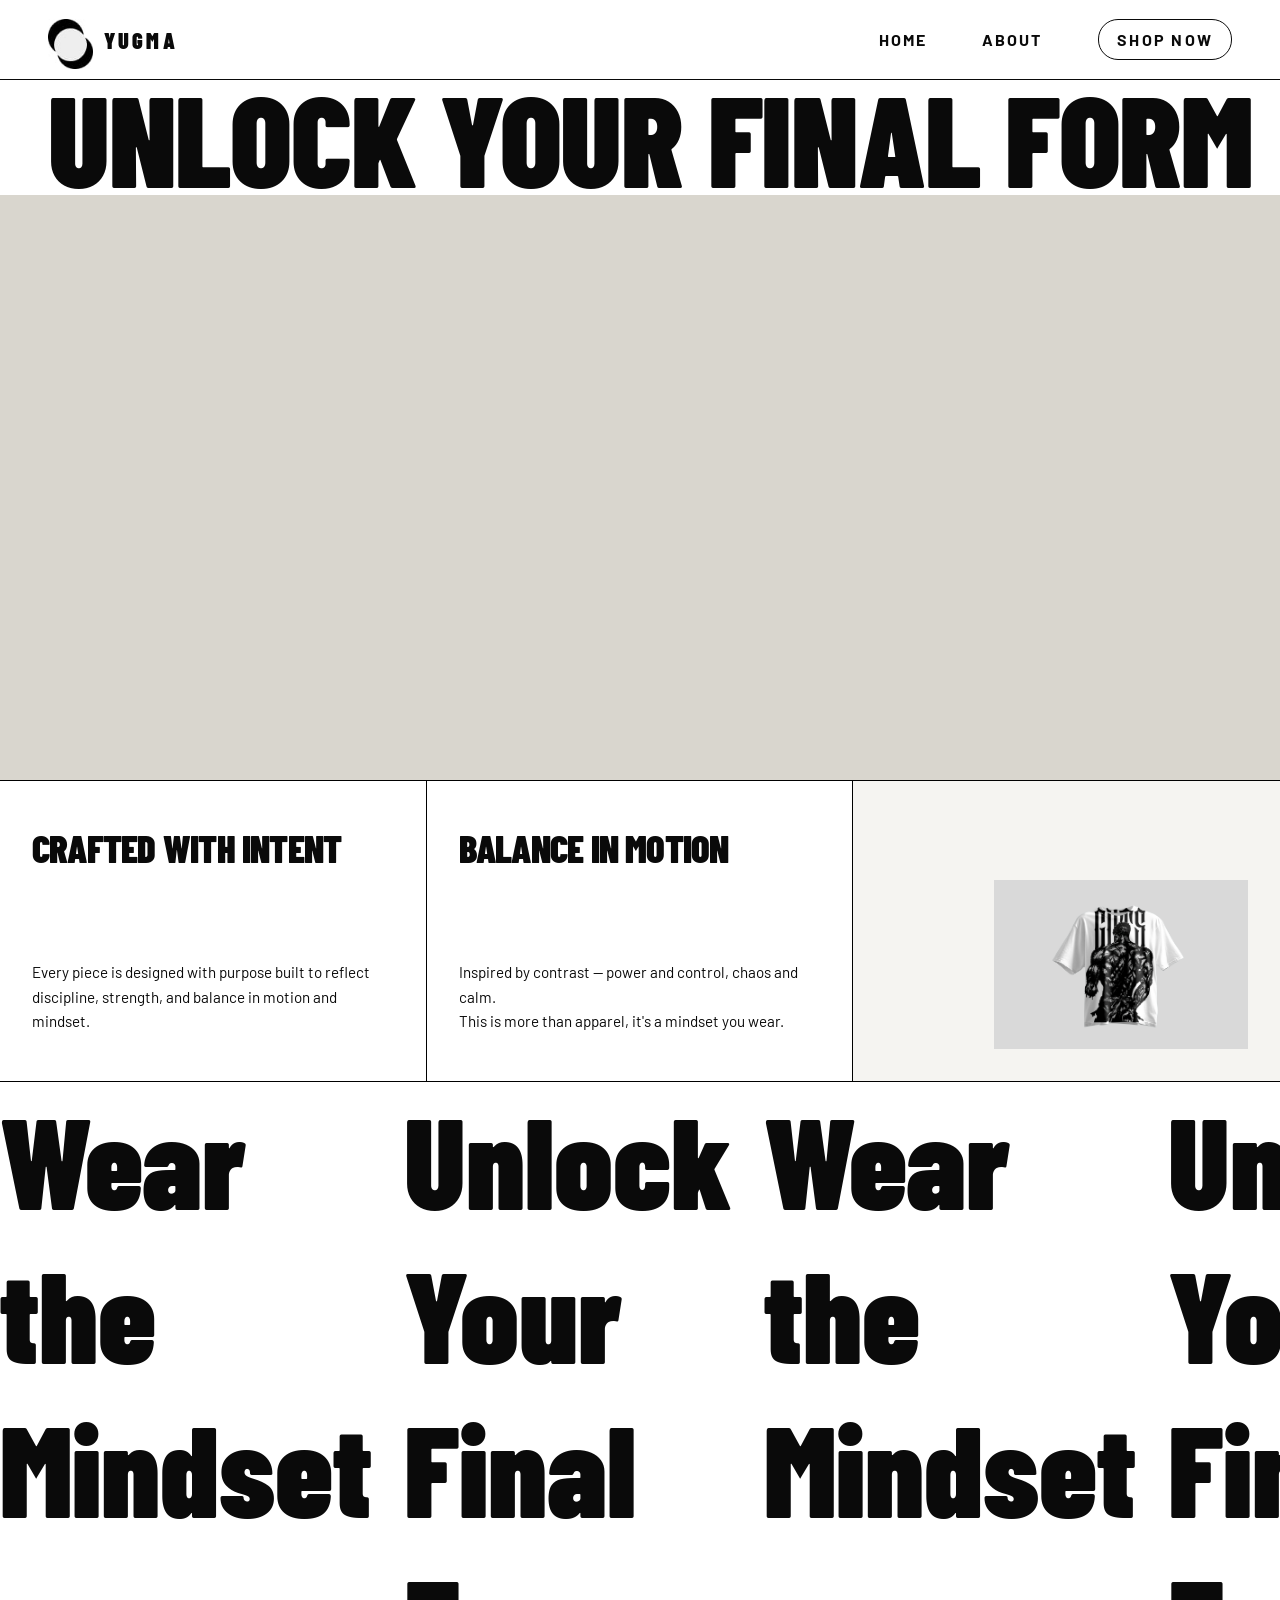
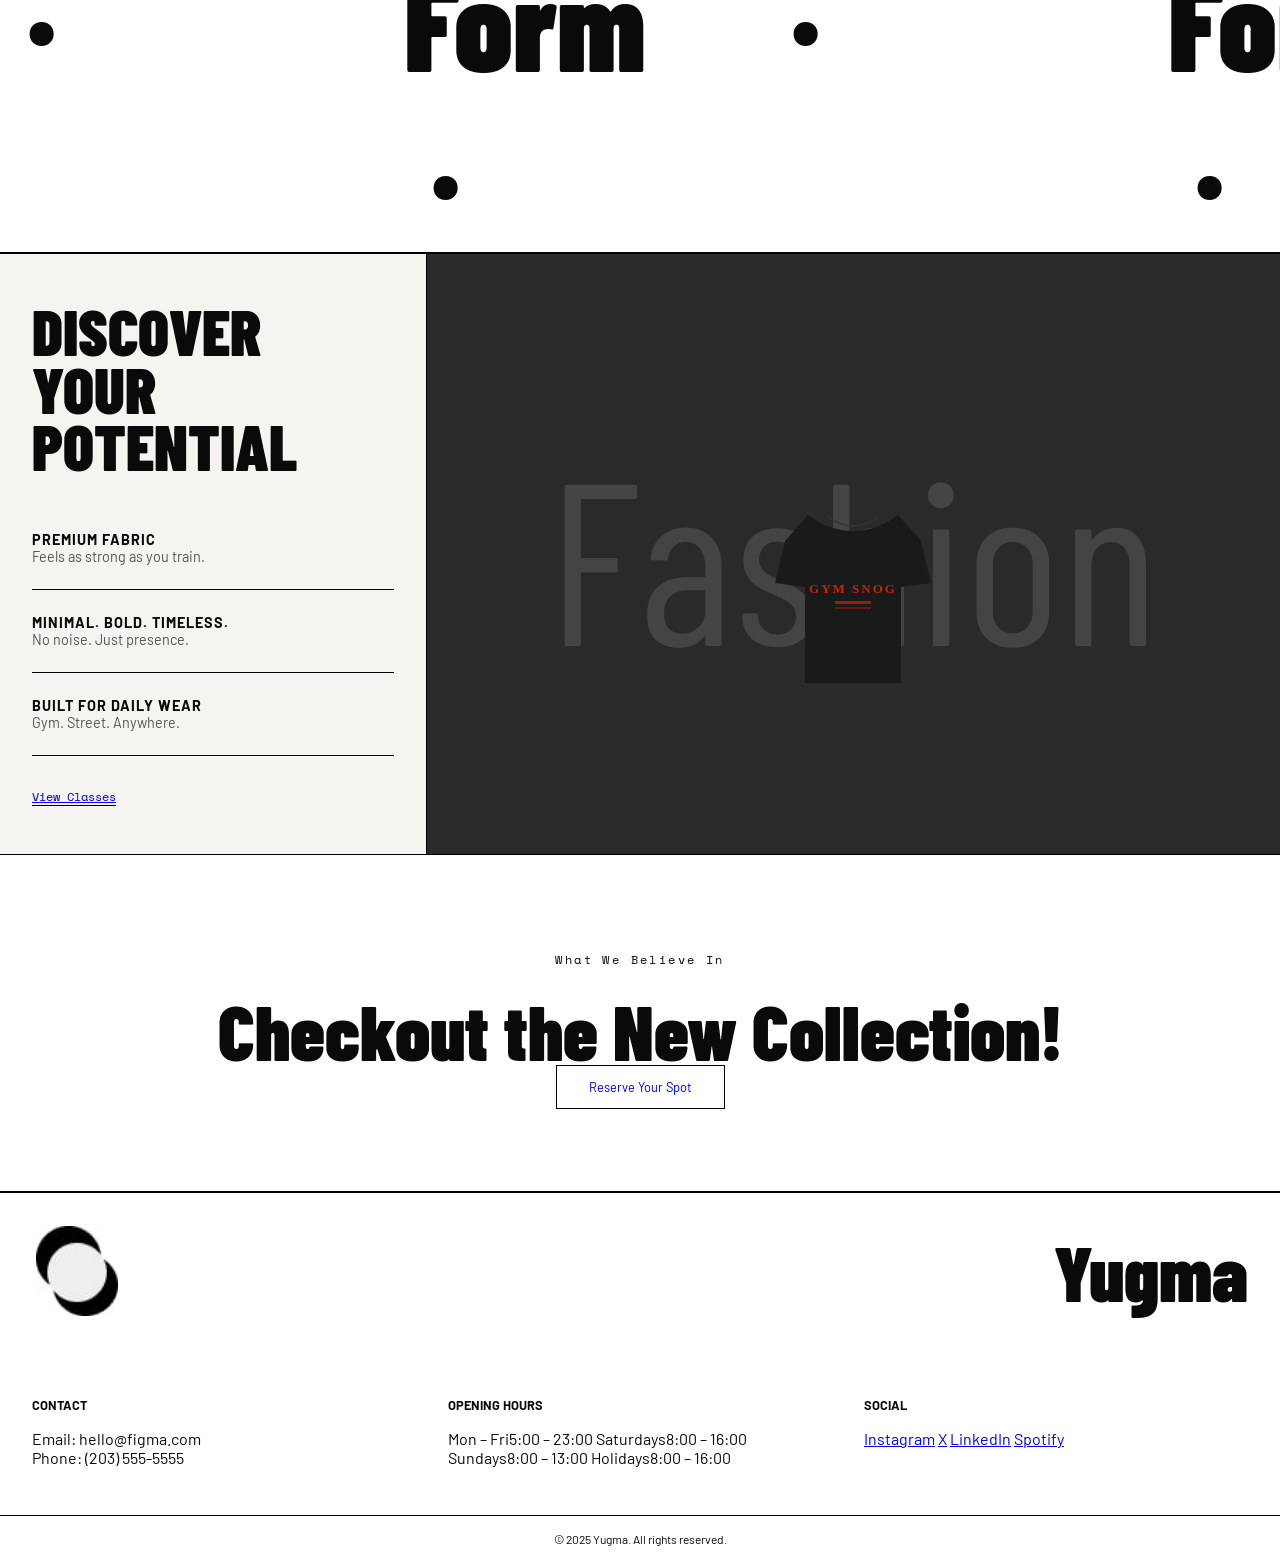
==== yugma-website.html @ f59ff11a "Intial Commit" ====
<!DOCTYPE html>
<html lang="en">
<head>
<meta charset="UTF-8">
<meta name="viewport" content="width=device-width, initial-scale=1.0">
<title>YUGMA — Unlock Your Final Form</title>
<link rel="preconnect" href="https://fonts.googleapis.com">
<link href="https://fonts.googleapis.com/css2?family=Barlow+Condensed:wght@700;800;900&family=Barlow:wght@400;500;600;700&family=Space+Mono:wght@400;700&display=swap" rel="stylesheet">
<link rel="stylesheet" href="style.css">
</head>
<body>

<!-- ── NAV ── -->
<nav>
  <a href="#" class="nav-logo">
    <div class="logo-icon">
      <img src="rel.jpg" alt="Yugma logo">
    </div>
    <span class="nav-brand">Yugma</span>
  </a>

  <ul class="nav-links">
    <li><a href="#">Home</a></li>
    <li><a href="#">About</a></li>
    <li class="nav-shop">
      <a href="#">Shop Now</a>
    </li>
  </ul>
</nav>

<!-- ── HERO ── -->
<section class="hero">
  <h1 class="hero-headline">Unlock Your Final Form</h1>

  <div class="hero-image">
    <img src="shirt1.png" alt="Oversized tee" class="hero-tee">
  </div>

  <!-- Feature cells -->
  <div class="feature-grid">
    <div class="feature-cell">
      <h2>Crafted With Intent</h2>
      <p>Every piece is designed with purpose built to reflect discipline, strength, and balance in motion and mindset.</p>
    </div>

    <div class="feature-cell">
      <h2>Balance In Motion</h2>
      <p>Inspired by contrast — power and control, chaos and calm.<br>This is more than apparel, it's a mindset you wear.</p>
    </div>

    <div class="feature-cell feature-img-cell">
      <img src="dd1.png" alt="Back tee" class="feature-tee">
    </div>
  </div>
</section>

<!-- ── MARQUEE ── -->
<div class="marquee-wrap">
  <div class="marquee-track">
    <span class="marquee-text">Wear the Mindset &nbsp;·&nbsp; </span>
    <span class="marquee-text">Unlock Your Final Form &nbsp;·&nbsp; </span>
    <span class="marquee-text">Wear the Mindset &nbsp;·&nbsp; </span>
    <span class="marquee-text">Unlock Your Final Form &nbsp;·&nbsp; </span>
    <span class="marquee-text">Wear the Mindset &nbsp;·&nbsp; </span>
    <span class="marquee-text">Unlock Your Final Form &nbsp;·&nbsp; </span>
  </div>
</div>

<!-- ── FEATURES LIST ── -->
<section class="features-section">
  <div class="features-left">
    <h2>Discover Your Potential</h2>

    <div class="feature-item">
      <h3>Premium Fabric</h3>
      <p>Feels as strong as you train.</p>
    </div>
    <div class="feature-item">
      <h3>Minimal. Bold. Timeless.</h3>
      <p>No noise. Just presence.</p>
    </div>
    <div class="feature-item">
      <h3>Built for Daily Wear</h3>
      <p>Gym. Street. Anywhere.</p>
    </div>

    <a href="#" class="view-classes-link">View Classes</a>
  </div>

  <div class="features-right">
    <span class="fashion-word">Fashion</span>
    <!-- Dark tee floating over text -->
    <div class="features-right-tee">
      <svg width="180" height="220" viewBox="0 0 180 220" xmlns="http://www.w3.org/2000/svg">
        <path d="M45 32 L22 58 L12 100 L42 104 L42 200 L138 200 L138 104 L168 100 L158 58 L135 32 C120 43 106 48 90 48 C74 48 60 43 45 32Z" fill="#1a1a1a"/>
        <path d="M65 34 Q90 52 115 34" fill="none" stroke="#333" stroke-width="1.5"/>
        <text x="90" y="110" text-anchor="middle" font-family="serif" font-size="13" font-weight="700" fill="#cc2200" letter-spacing="2">GYM SNOG</text>
        <!-- Stripe detail -->
        <rect x="72" y="118" width="36" height="3" fill="#cc2200" opacity="0.7"/>
        <rect x="72" y="124" width="36" height="2" fill="#cc2200" opacity="0.4"/>
      </svg>
    </div>
  </div>
</section>

<!-- ── CTA ── -->
<section class="cta-section">
  <p class="cta-label">What We Believe In</p>
  <h2 class="cta-headline">Checkout the New Collection!</h2>
  <a href="#" class="cta-btn">Reserve Your Spot</a>
</section>

<!-- ── FOOTER ── -->
<footer>
  <div class="footer-top">
    <!-- Logo icon large -->
   <img src="rel.jpg" alt="Yugma logo">
    <span class="footer-brand">Yugma</span>
  </div>

  <div class="footer-cols">
    <div class="footer-col">
      <h4>Contact</h4>
      <p>Email: hello@figma.com</p>
      <p>Phone: (203) 555-5555</p>
    </div>
    <div class="footer-col">
      <h4>Opening Hours</h4>
      <div class="hours-table">
        <span>Mon – Fri</span><span>5:00 – 23:00</span>
        <span>Saturdays</span><span>8:00 – 16:00</span>
        <span>Sundays</span><span>8:00 – 13:00</span>
        <span>Holidays</span><span>8:00 – 16:00</span>
      </div>
    </div>
    <div class="footer-col">
      <h4>Social</h4>
      <div class="social-links">
        <a href="#">Instagram</a>
        <a href="#">X</a>
        <a href="#">LinkedIn</a>
        <a href="#">Spotify</a>
      </div>
    </div>
  </div>

  <div class="footer-bottom">
    © 2025 Yugma. All rights reserved.
  </div>
</footer>

</body>
</html>
---- style.css ----
/* RESET */
*, *::before, *::after {
  box-sizing: border-box;
  margin: 0;
  padding: 0;
}

/* VARIABLES */
:root {
  --black: #0a0a0a;
  --white: #ffffff;
  --off-white: #f5f4f1;

  --font-display: 'Barlow Condensed', sans-serif;
  --font-body: 'Barlow', sans-serif;
  --font-mono: 'Space Mono', monospace;
}

body {
  font-family: var(--font-body);
  background: var(--white);
  color: var(--black);
  overflow-x: hidden;
  margin: 0;
}

img {
  width: 100%;
  height: auto;
  display: block;
}

/* ───────── NAV ───────── */
/* NAVBAR */
nav {
  position: fixed;
  top: 0;
  width: 100%;
  height: 80px; /* 🔥 bigger than before */
  background: var(--white);
  border-bottom: 1px solid var(--black);

  display: flex;
  align-items: center;
  justify-content: space-between;

  padding: 0 3rem; /* 🔥 more horizontal space */
  z-index: 100;
}

/* LOGO */
.nav-logo {
  display: flex;
  align-items: center;
  gap: 14px; /* more breathing space */
}

.logo-icon {
  width: 42px;
  height: 42px;
}

.nav-brand {
  font-family: var(--font-display);
  font-size: 1.1rem;
  font-weight: 900;
  letter-spacing: 0.12em;
  text-transform: uppercase;
}

/* NAV LINKS */
.nav-links {
  display: flex;
  align-items: center;
  gap: 3.5rem; /* 🔥 more spacing like design */
  list-style: none;
}

/* NORMAL LINKS */
.nav-links a {
  font-size: 0.75rem; /* slightly smaller */
  font-weight: 700;
  letter-spacing: 0.12em;
  text-transform: uppercase;
  text-decoration: none;
  color: var(--black);
  transition: opacity 0.2s;
}

.nav-links a:hover {
  opacity: 0.5;
}

/* 🔥 SHOP NOW BUTTON (IMPORTANT) */
.nav-shop a {
  padding: 10px 18px;
  border: 1px solid var(--black);
  border-radius: 20px;
  font-size: 0.7rem;
  letter-spacing: 0.14em;
  transition: all 0.2s ease;
}

.nav-shop a:hover {
  background: var(--black);
  color: var(--white);
}

.nav-links a {
  font-size: 1rem !important;
}

.nav-logo img {
  height: 50px !important;   /* increase logo size */
  width: auto;
}

.nav-brand {
  font-size: 1.4rem !important;  /* increase text size */
  font-weight: 900;
  letter-spacing: 0.14em;
}

.nav-logo {
  text-decoration: none !important;
  color: inherit;
}
/* ───────── HERO ───────── */
.hero {
  margin-top: 80px; /* match navbar */
  width: 100vw;
  margin-left: calc(50% - 50vw);

}
.hero-headline {
  font-family: var(--font-display);
  font-weight: 900;
  text-transform: uppercase;
  line-height: 0.90;
  letter-spacing: -0.01em; /* ✅ fixed (1em was way too large) */

  display: block;
  width: 100%;

  font-size: 10vw;
  white-space: nowrap;
  overflow: hidden;

  padding-left: 3rem;
  padding-right: 2rem;   /* adjust this value */
}
/* HERO IMAGE */
.hero-image {
  height: 65vh;
  min-height: 420px;
  background: #d9d6ce;
  display: flex;
  justify-content: center;
  align-items: flex-end;
  overflow: hidden;
}

/* 🔥 KEY VISUAL MATCH */
.hero-tee {
  width: 120%;
  max-width: 1000px;
  transform: translateY(80px);
}

/* ───────── FEATURE GRID ───────── */
.feature-grid {
  display: grid;
  grid-template-columns: 1fr 1fr 1fr;
  border-top: 1px solid black;
}

.feature-cell {
  padding: 3rem 2rem;
  border-right: 1px solid black;
  min-height: 300px;
  display: flex;
  flex-direction: column;
  justify-content: space-between;
}

.feature-cell:last-child {
  border-right: none;
}

.feature-cell h2 {
  font-family: var(--font-display);
  font-size: 2.4rem;
  font-weight: 900;
  text-transform: uppercase;
  line-height: 1;
  letter-spacing: -0.02em;
}

.feature-cell p {
  margin-top: 1rem;
  font-size: 0.95rem;
  line-height: 1.6;
}

/* RIGHT IMAGE */
.feature-img-cell {
  background: var(--off-white);
  display: flex;
  align-items: flex-end;
  justify-content: flex-end;
  padding: 2rem;
}

.feature-tee {
  width: 70%;
  max-width: 300px;
}

/* ───────── MARQUEE ───────── */
.marquee-wrap {
  border-top: 1px solid black;
  border-bottom: 1px solid black;
  overflow: hidden;
}

.marquee-track {
  display: flex;
  animation: marquee 18s linear infinite;
}

.marquee-text {
  font-family: var(--font-display);
  font-size: clamp(5rem, 10vw, 9rem);
  font-weight: 900;
  padding-right: 2rem;
}

@keyframes marquee {
  from { transform: translateX(0); }
  to { transform: translateX(-50%); }
}

/* ───────── FEATURES SECTION ───────── */
.features-section {
  display: grid;
  grid-template-columns: 1fr 2fr;
  border-top: 1px solid black;
}

/* LEFT PANEL */
.features-left {
  padding: 3rem 2rem;
  border-right: 1px solid black;
  background: var(--off-white);
}

.features-left h2 {
  font-family: var(--font-display);
  font-size: clamp(3rem, 5vw, 5rem);
  font-weight: 900;
  text-transform: uppercase;
  line-height: 0.9;
  margin-bottom: 2rem;
}

.feature-item {
  padding: 1.5rem 0;
  border-bottom: 1px solid black;
}

.feature-item h3 {
  font-size: 0.9rem;
  text-transform: uppercase;
  letter-spacing: 0.07em;
}

.feature-item p {
  font-size: 0.9rem;
  color: #555;
}

.view-classes-link {
  margin-top: 2rem;
  display: inline-block;
  font-family: var(--font-mono);
  font-size: 0.75rem;
  border-bottom: 1px solid black;
}

/* RIGHT PANEL */
.features-right {
  position: relative;
  background: #2a2a2a;
  display: flex;
  justify-content: center;
  align-items: center;
  overflow: hidden;
}

/* HUGE BACKGROUND TEXT */
.fashion-word {
  position: absolute;
  font-family: var(--font-display);
  font-size: clamp(10rem, 18vw, 20rem);
  color: white;
  opacity: 0.12;
  left: 50%;
  transform: translateX(-50%);
}

/* FLOATING SHIRT */
.features-right-tee {
  position: relative;
  z-index: 2;
  transform: translateY(40px);
}

/* ───────── CTA ───────── */
.cta-section {
  text-align: center;
  padding: 6rem 2rem;
  border-top: 1px solid black;
  border-bottom: 1px solid black;
}

.cta-label {
  font-family: var(--font-mono);
  font-size: 0.75rem;
  letter-spacing: 0.2em;
}

.cta-headline {
  font-family: var(--font-display);
  font-size: clamp(2.5rem, 6vw, 5rem);
  font-weight: 900;
  margin-top: 1rem;
}

.cta-btn {
  margin-top: 1.5rem;
  padding: 0.8rem 2rem;
  border: 1px solid black;
  text-decoration: none;
  font-size: 0.8rem;
}

/* ───────── FOOTER ───────── */
footer {
  border-top: 1px solid black;
}

.footer-top {
  display: flex;
  align-items: center;
  justify-content: space-between;
  padding: 2rem;
}

/* 🔥 FIXED LOGO SIZE */
.footer-top img {
  width: 90px;        /* control size */
  height: 90px;
  object-fit: contain;
}

/* OPTIONAL: brand text alignment */
.footer-brand {
  font-family: var(--font-display);
  font-size: clamp(3rem, 6vw, 6rem);
  font-weight: 900;
}

.footer-brand {
  font-family: var(--font-display);
  font-size: clamp(3rem, 6vw, 6rem);
  font-weight: 900;
}

.footer-cols {
  display: grid;
  grid-template-columns: repeat(3, 1fr);
  padding: 3rem 2rem;
  gap: 2rem;
}

.footer-col h4 {
  font-size: 0.8rem;
  text-transform: uppercase;
  margin-bottom: 1rem;
}

.footer-bottom {
  border-top: 1px solid black;
  padding: 1rem;
  font-size: 0.75rem;
  text-align: center;
}

/* ───────── MOBILE ───────── */
@media (max-width: 768px) {

  .hero-headline {
    font-size: 3.5rem;
  }

  .hero-tee {
    width: 140%;
    transform: translateY(40px);
  }

  .feature-grid {
    grid-template-columns: 1fr;
  }

  .features-section {
    grid-template-columns: 1fr;
  }

  .footer-cols {
    grid-template-columns: 1fr;
  }
}
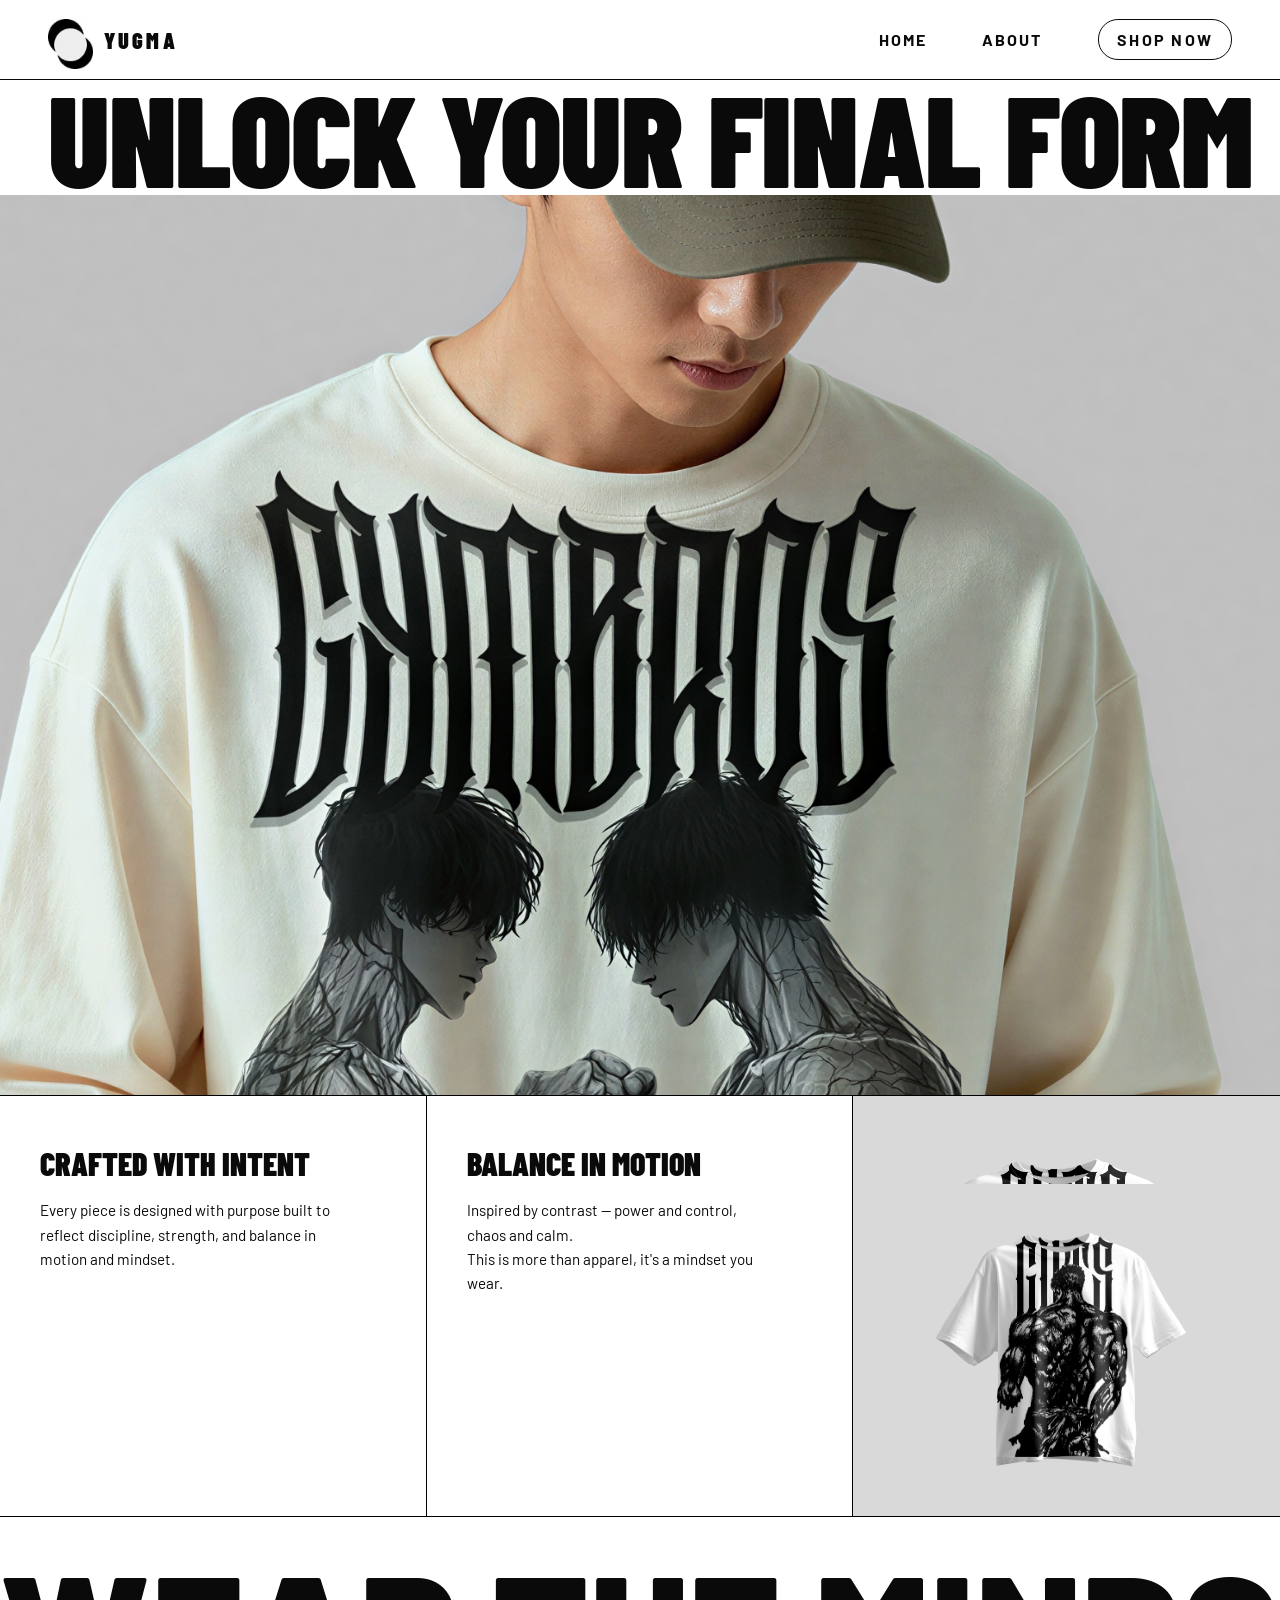
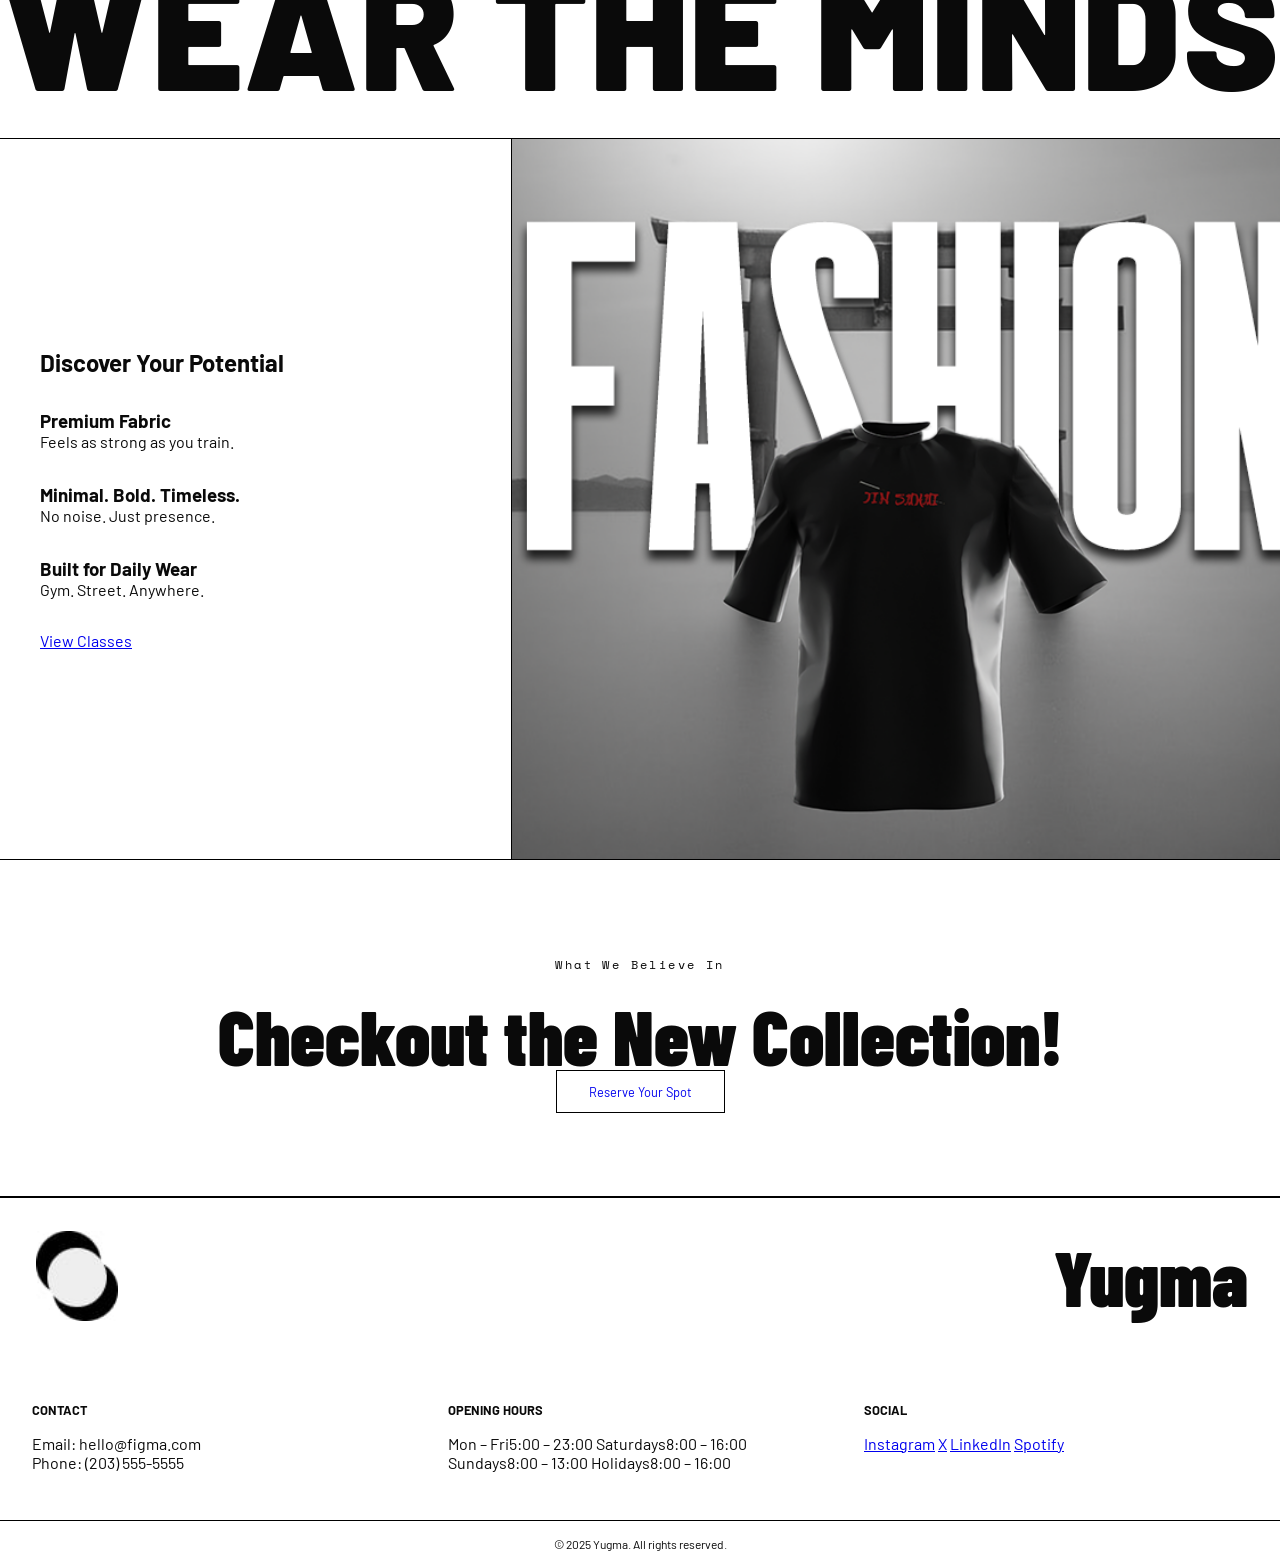
==== commit 676b53ad: "Initial commit" ====
--- a/yugma-website.html
+++ b/yugma-website.html
@@ -33,7 +33,7 @@
   <h1 class="hero-headline">Unlock Your Final Form</h1>
 
   <div class="hero-image">
-    <img src="shirt1.png" alt="Oversized tee" class="hero-tee">
+    <img src="shirt1.jpg" alt="Oversized tee" class="hero-tee">
   </div>
 
   <!-- Feature cells -->
@@ -58,16 +58,13 @@
 <div class="marquee-wrap">
   <div class="marquee-track">
     <span class="marquee-text">Wear the Mindset &nbsp;·&nbsp; </span>
-    <span class="marquee-text">Unlock Your Final Form &nbsp;·&nbsp; </span>
     <span class="marquee-text">Wear the Mindset &nbsp;·&nbsp; </span>
-    <span class="marquee-text">Unlock Your Final Form &nbsp;·&nbsp; </span>
-    <span class="marquee-text">Wear the Mindset &nbsp;·&nbsp; </span>
-    <span class="marquee-text">Unlock Your Final Form &nbsp;·&nbsp; </span>
   </div>
 </div>
 
 <!-- ── FEATURES LIST ── -->
 <section class="features-section">
+
   <div class="features-left">
     <h2>Discover Your Potential</h2>
 
@@ -75,10 +72,12 @@
       <h3>Premium Fabric</h3>
       <p>Feels as strong as you train.</p>
     </div>
+
     <div class="feature-item">
       <h3>Minimal. Bold. Timeless.</h3>
       <p>No noise. Just presence.</p>
     </div>
+
     <div class="feature-item">
       <h3>Built for Daily Wear</h3>
       <p>Gym. Street. Anywhere.</p>
@@ -87,22 +86,10 @@
     <a href="#" class="view-classes-link">View Classes</a>
   </div>
 
-  <div class="features-right">
-    <span class="fashion-word">Fashion</span>
-    <!-- Dark tee floating over text -->
-    <div class="features-right-tee">
-      <svg width="180" height="220" viewBox="0 0 180 220" xmlns="http://www.w3.org/2000/svg">
-        <path d="M45 32 L22 58 L12 100 L42 104 L42 200 L138 200 L138 104 L168 100 L158 58 L135 32 C120 43 106 48 90 48 C74 48 60 43 45 32Z" fill="#1a1a1a"/>
-        <path d="M65 34 Q90 52 115 34" fill="none" stroke="#333" stroke-width="1.5"/>
-        <text x="90" y="110" text-anchor="middle" font-family="serif" font-size="13" font-weight="700" fill="#cc2200" letter-spacing="2">GYM SNOG</text>
-        <!-- Stripe detail -->
-        <rect x="72" y="118" width="36" height="3" fill="#cc2200" opacity="0.7"/>
-        <rect x="72" y="124" width="36" height="2" fill="#cc2200" opacity="0.4"/>
-      </svg>
-    </div>
-  </div>
+  <!-- 🔥 ONLY IMAGE -->
+  <div class="features-right"></div>
+
 </section>
-
 <!-- ── CTA ── -->
 <section class="cta-section">
   <p class="cta-label">What We Believe In</p>
--- a/style.css
+++ b/style.css
@@ -151,170 +151,157 @@
 }
 /* HERO IMAGE */
 .hero-image {
-  height: 65vh;
-  min-height: 420px;
+  height: 100vh;
+  min-height: 200px;
   background: #d9d6ce;
-  display: flex;
+
+  display: flex;
+  align-items: flex-start;   /* 🔥 push image up */
   justify-content: center;
-  align-items: flex-end;
+
   overflow: hidden;
 }
 
-/* 🔥 KEY VISUAL MATCH */
+/* 🔥 MAIN FIX */
 .hero-tee {
-  width: 120%;
-  max-width: 1000px;
-  transform: translateY(80px);
+  width: 140%;              /* zoom in */
+  max-width: none;          /* remove restriction */
+
+  transform: translateY(-80px); /* crop from top */
 }
 
 /* ───────── FEATURE GRID ───────── */
+/* GRID */
 .feature-grid {
   display: grid;
   grid-template-columns: 1fr 1fr 1fr;
   border-top: 1px solid black;
 }
 
+/* TEXT CELLS */
 .feature-cell {
-  padding: 3rem 2rem;
+  padding: 3rem 2.5rem;
   border-right: 1px solid black;
-  min-height: 300px;
+
+  min-height: 320px; /* 🔥 BIG FIX — gives proper height */
+
   display: flex;
   flex-direction: column;
-  justify-content: space-between;
+  justify-content: flex-start;
 }
 
 .feature-cell:last-child {
   border-right: none;
 }
 
+/* TEXT */
 .feature-cell h2 {
   font-family: var(--font-display);
-  font-size: 2.4rem;
+  font-size: 2rem;
   font-weight: 900;
   text-transform: uppercase;
-  line-height: 1;
-  letter-spacing: -0.02em;
+  margin-bottom: 1rem;
 }
 
 .feature-cell p {
-  margin-top: 1rem;
   font-size: 0.95rem;
   line-height: 1.6;
-}
-
-/* RIGHT IMAGE */
+  max-width: 85%;
+}
+
+/* 🔥 IMAGE CELL (FULL BLEED STYLE) */
 .feature-img-cell {
+  display: flex;
+  align-items: center;
+  justify-content: center;
+  overflow: hidden;
   background: var(--off-white);
-  display: flex;
-  align-items: flex-end;
-  justify-content: flex-end;
-  padding: 2rem;
-}
-
+
+  /* 🔥 MAIN FIX */
+  background-image: url('dd1.png');
+  background-size: cover;        /* fills completely */
+  background-position: center;   /* adjust focus */
+  background-repeat: no-repeat;
+
+  min-height: 320px;
+}
+
+/* 🔥 IMAGE */
 .feature-tee {
-  width: 70%;
-  max-width: 300px;
-}
-
+  width: 140%;          /* zoom in */
+  max-width: none;
+
+  transform: translateY(40px);
+}
 /* ───────── MARQUEE ───────── */
+
+/* WRAPPER */
+/* WRAPPER */
 .marquee-wrap {
+  overflow: hidden;
   border-top: 1px solid black;
   border-bottom: 1px solid black;
-  overflow: hidden;
-}
-
+
+  padding: 0.9rem 0;   /* 🔥 increase height */
+}
+
+/* TRACK */
 .marquee-track {
   display: flex;
-  animation: marquee 18s linear infinite;
-}
-
+  width: max-content;
+  animation: marquee-scroll 12s linear infinite;
+}
+
+/* TEXT */
 .marquee-text {
-  font-family: var(--font-display);
-  font-size: clamp(5rem, 10vw, 9rem);
-  font-weight: 900;
-  padding-right: 2rem;
-}
-
-@keyframes marquee {
-  from { transform: translateX(0); }
-  to { transform: translateX(-50%); }
-}
-
+  font-size: 10rem;     /* 🔥 readable + strong */
+  letter-spacing: 0.01em;
+  font-weight: 900;
+  text-transform: uppercase;
+}
+
+/* Smooth infinite scroll */
+@keyframes marquee-scroll {
+  from {
+    transform: translateX(0);
+  }
+  to {
+    transform: translateX(-50%);
+  }
+}
 /* ───────── FEATURES SECTION ───────── */
+/* SECTION */
+/* ===== FORCE FIX FEATURE SECTION ===== */
+
 .features-section {
   display: grid;
-  grid-template-columns: 1fr 2fr;
-  border-top: 1px solid black;
-}
-
-/* LEFT PANEL */
+  grid-template-columns: 40% 60%;
+
+  height: 80vh !important;   /* 🔥 force full height */
+  min-height: 400px;
+}
+
+/* LEFT */
 .features-left {
-  padding: 3rem 2rem;
+  padding: 3rem 2.5rem;
   border-right: 1px solid black;
-  background: var(--off-white);
-}
-
-.features-left h2 {
-  font-family: var(--font-display);
-  font-size: clamp(3rem, 5vw, 5rem);
-  font-weight: 900;
-  text-transform: uppercase;
-  line-height: 0.9;
-  margin-bottom: 2rem;
-}
-
-.feature-item {
-  padding: 1.5rem 0;
-  border-bottom: 1px solid black;
-}
-
-.feature-item h3 {
-  font-size: 0.9rem;
-  text-transform: uppercase;
-  letter-spacing: 0.07em;
-}
-
-.feature-item p {
-  font-size: 0.9rem;
-  color: #555;
-}
-
-.view-classes-link {
-  margin-top: 2rem;
-  display: inline-block;
-  font-family: var(--font-mono);
-  font-size: 0.75rem;
-  border-bottom: 1px solid black;
-}
-
-/* RIGHT PANEL */
+
+  display: flex;
+  flex-direction: column;
+  justify-content: center;
+  gap: 2rem;
+}
+
+/* RIGHT */
 .features-right {
-  position: relative;
-  background: #2a2a2a;
-  display: flex;
-  justify-content: center;
-  align-items: center;
-  overflow: hidden;
-}
-
-/* HUGE BACKGROUND TEXT */
-.fashion-word {
-  position: absolute;
-  font-family: var(--font-display);
-  font-size: clamp(10rem, 18vw, 20rem);
-  color: white;
-  opacity: 0.12;
-  left: 50%;
-  transform: translateX(-50%);
-}
-
-/* FLOATING SHIRT */
-.features-right-tee {
-  position: relative;
-  z-index: 2;
-  transform: translateY(40px);
-}
-
+  width: 100%;
+  height: 100%;
+
+  background-image: url('21.png');
+  background-size: cover !important;
+  background-position: center;
+  background-repeat: no-repeat;
+}
 /* ───────── CTA ───────── */
 .cta-section {
   text-align: center;
@@ -419,4 +406,162 @@
   .footer-cols {
     grid-template-columns: 1fr;
   }
+}
+/* ───────── MOBILE (≤768px) ───────── */
+@media (max-width: 768px) {
+
+  /* GLOBAL */
+  html {
+    font-size: 14px;
+  }
+
+  body {
+    overflow-x: hidden;
+  }
+
+  /* NAVBAR */
+  nav {
+    height: 70px;
+    padding: 0 1.5rem;
+  }
+
+  .nav-logo {
+    gap: 10px;
+  }
+
+  .logo-icon img {
+    height: 40px;
+  }
+
+  .nav-brand {
+    font-size: 1.1rem;
+  }
+
+  .nav-links {
+    gap: 1.5rem;
+  }
+
+  .nav-links a {
+    font-size: 0.75rem;
+  }
+
+  .nav-shop a {
+    padding: 8px 14px;
+    font-size: 0.7rem;
+  }
+
+  /* HERO */
+  .hero {
+    margin-top: 70px;
+  }
+
+  .hero-headline {
+    font-size: 13vw;
+    line-height: 0.9;
+    white-space: normal;
+    overflow: visible;
+    padding: 0.8rem 1rem 1.5rem;
+  }
+
+  .hero-image {
+    height: 50vh;
+    min-height: 260px;
+  }
+
+  .hero-tee {
+    width: 180%;
+    transform: translateY(-5%);
+  }
+
+  /* FEATURE GRID */
+  .feature-grid {
+    grid-template-columns: 1fr;
+  }
+
+  .feature-cell {
+    border-right: none;
+    border-bottom: 1px solid black;
+    padding: 2rem 1.5rem;
+    min-height: auto;
+  }
+
+  .feature-cell h2 {
+    font-size: 1.5rem;
+  }
+
+  .feature-cell p {
+    font-size: 0.9rem;
+    max-width: 100%;
+  }
+
+  .feature-img-cell {
+    min-height: 300px;
+    background-size: contain;
+    background-position: center;
+  }
+
+  /* ✅ FIXED: MARQUEE now INSIDE media query */
+  .marquee-text {
+    font-size: 0.75rem;  /* 🔥 not 12vw */
+  }
+
+  /* FEATURES SECTION */
+  .features-section {
+    grid-template-columns: 1fr;
+  }
+
+  .features-left {
+    border-right: none;
+    padding: 2rem 1.5rem;
+  }
+
+  .features-left h2 {
+    font-size: 2rem;
+  }
+
+  .feature-item {
+    padding: 1.2rem 0;
+  }
+
+  .features-right {
+    min-height: 300px;
+  }
+
+  .fashion-word {
+    font-size: 20vw;
+  }
+
+  .features-right-tee {
+    transform: translateY(20px);
+  }
+
+  /* CTA */
+  .cta-section {
+    padding: 4rem 1.5rem;
+  }
+
+  .cta-headline {
+    font-size: 2rem;
+  }
+
+  /* FOOTER */
+  .footer-top {
+    flex-direction: column;
+    align-items: flex-start;
+    gap: 1rem;
+  }
+
+  .footer-top img {
+    width: 70px;
+    height: 70px;
+  }
+
+  .footer-cols {
+    grid-template-columns: 1fr;
+    padding: 2rem 1.5rem;
+  }
+
+  .footer-bottom {
+    font-size: 0.7rem;
+  }
 }
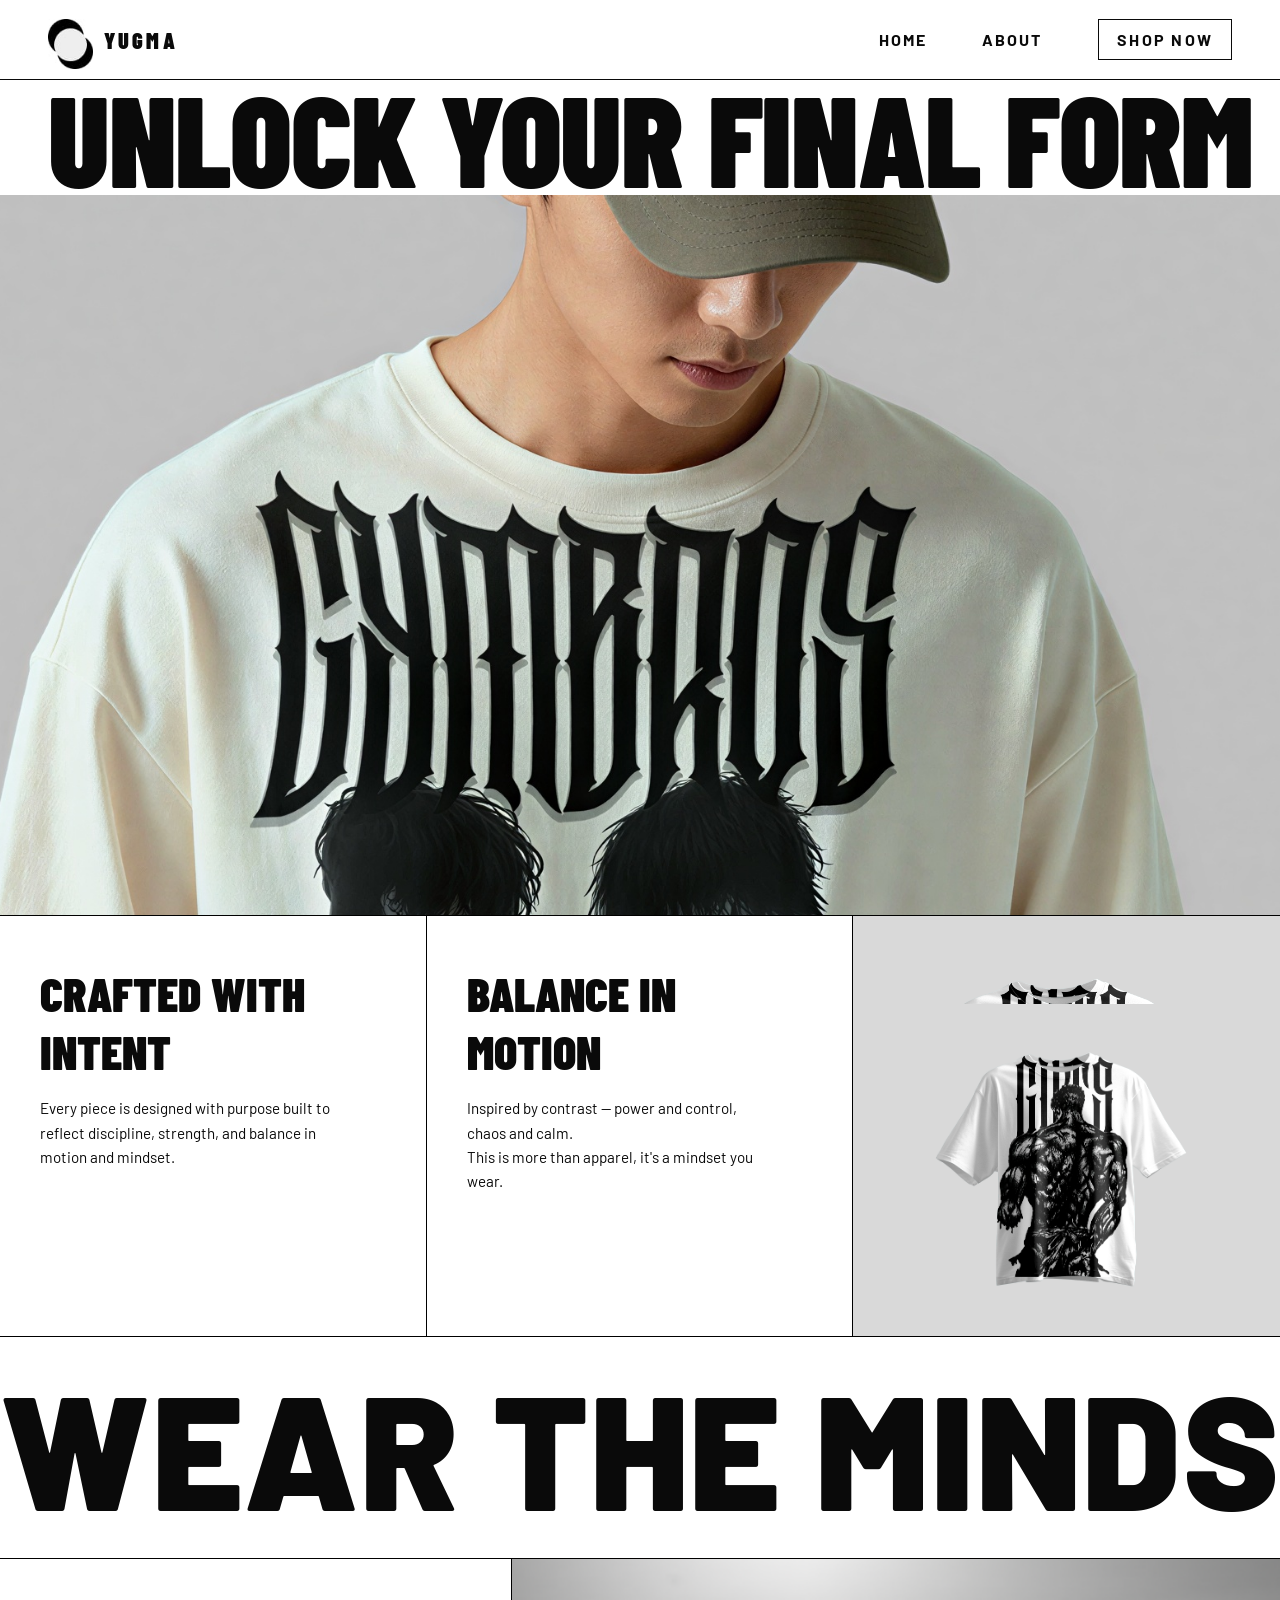
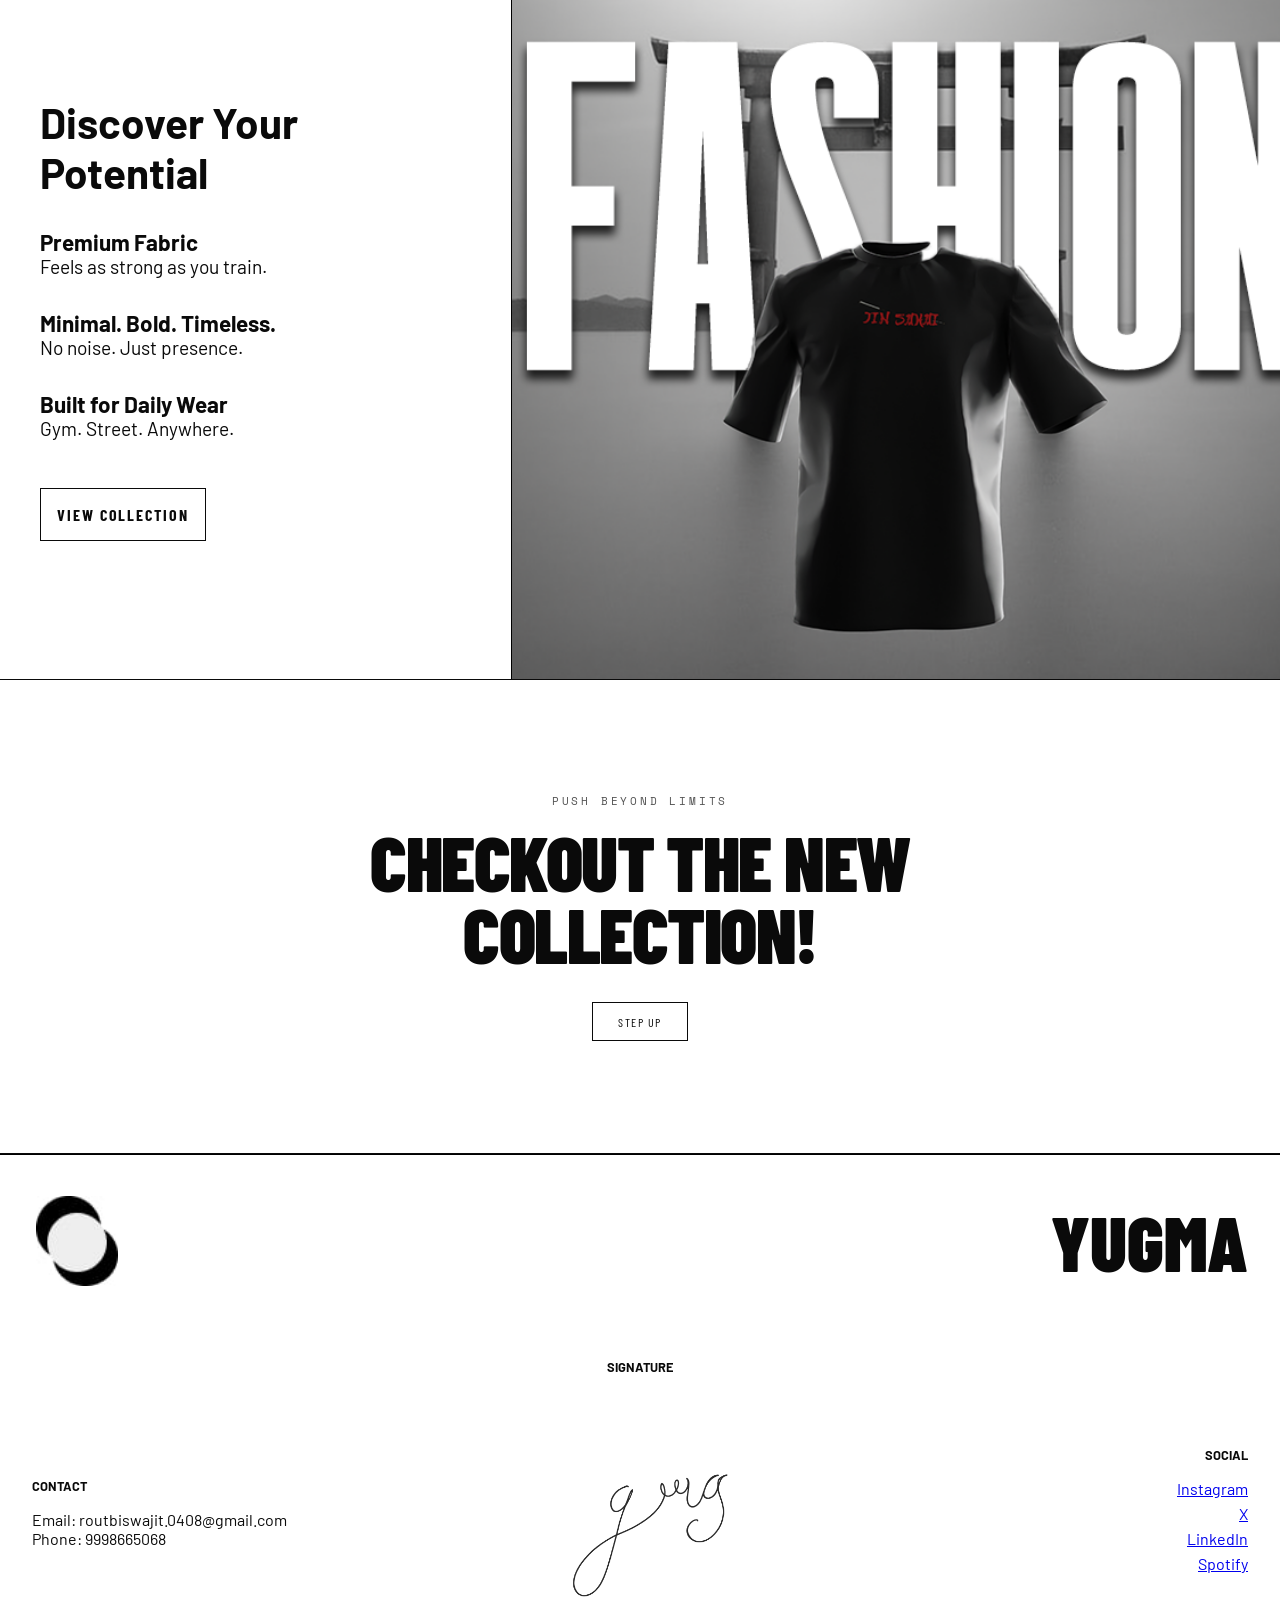
==== commit 9c87925d: "Updated footer layout, signature, and CTA improvements" ====
--- a/yugma-website.html
+++ b/yugma-website.html
@@ -83,7 +83,7 @@
       <p>Gym. Street. Anywhere.</p>
     </div>
 
-    <a href="#" class="view-classes-link">View Classes</a>
+    <a href="#" class="btn-view">View Collection</a>
   </div>
 
   <!-- 🔥 ONLY IMAGE -->
@@ -92,9 +92,9 @@
 </section>
 <!-- ── CTA ── -->
 <section class="cta-section">
-  <p class="cta-label">What We Believe In</p>
+  <p class="cta-label">Push Beyond Limits</p>
   <h2 class="cta-headline">Checkout the New Collection!</h2>
-  <a href="#" class="cta-btn">Reserve Your Spot</a>
+  <a href="#" class="cta-btn">Step Up</a>
 </section>
 
 <!-- ── FOOTER ── -->
@@ -102,24 +102,22 @@
   <div class="footer-top">
     <!-- Logo icon large -->
    <img src="rel.jpg" alt="Yugma logo">
-    <span class="footer-brand">Yugma</span>
+    <span class="footer-brand">YUGMA</span>
   </div>
 
   <div class="footer-cols">
     <div class="footer-col">
       <h4>Contact</h4>
-      <p>Email: hello@figma.com</p>
-      <p>Phone: (203) 555-5555</p>
+      <p>Email: routbiswajit.0408@gmail.com</p>
+      <p>Phone: 9998665068</p>
     </div>
-    <div class="footer-col">
-      <h4>Opening Hours</h4>
-      <div class="hours-table">
-        <span>Mon – Fri</span><span>5:00 – 23:00</span>
-        <span>Saturdays</span><span>8:00 – 16:00</span>
-        <span>Sundays</span><span>8:00 – 13:00</span>
-        <span>Holidays</span><span>8:00 – 16:00</span>
-      </div>
-    </div>
+   <div class="footer-col signature-col">
+  <h4>Signature</h4>
+
+  <div class="signature-box">
+    <img src="signature.png" alt="Yugma Signature" class="signature-img">
+  </div>
+</div>
     <div class="footer-col">
       <h4>Social</h4>
       <div class="social-links">
@@ -131,10 +129,27 @@
     </div>
   </div>
 
-  <div class="footer-bottom">
-    © 2025 Yugma. All rights reserved.
-  </div>
 </footer>
 
 </body>
+<script>
+document.addEventListener("DOMContentLoaded", () => {
+  const cta = document.querySelector('.cta-section');
+
+  const observer = new IntersectionObserver(
+    ([entry]) => {
+      if (entry.isIntersecting) {
+        cta.classList.add('active');
+      } else {
+        cta.classList.remove('active'); // 🔥 THIS WAS MISSING
+      }
+    },
+    {
+      threshold: 0.6   // 🔥 higher = triggers only when centered
+    }
+  );
+
+  observer.observe(cta);
+});
+</script>
 </html>
--- a/style.css
+++ b/style.css
@@ -94,8 +94,8 @@
 /* 🔥 SHOP NOW BUTTON (IMPORTANT) */
 .nav-shop a {
   padding: 10px 18px;
-  border: 1px solid var(--black);
-  border-radius: 20px;
+  border: 0.2px solid var(--black);
+  
   font-size: 0.7rem;
   letter-spacing: 0.14em;
   transition: all 0.2s ease;
@@ -151,8 +151,8 @@
 }
 /* HERO IMAGE */
 .hero-image {
-  height: 100vh;
-  min-height: 200px;
+  height: 80vh;
+  min-height: 100px;
   background: #d9d6ce;
 
   display: flex;
@@ -188,6 +188,7 @@
   display: flex;
   flex-direction: column;
   justify-content: flex-start;
+  font-size: 2em;
 }
 
 .feature-cell:last-child {
@@ -197,10 +198,12 @@
 /* TEXT */
 .feature-cell h2 {
   font-family: var(--font-display);
-  font-size: 2rem;
   font-weight: 900;
   text-transform: uppercase;
   margin-bottom: 1rem;
+}
+.features-left h2 {
+  font-size: 2.2em;
 }
 
 .feature-cell p {
@@ -290,6 +293,27 @@
   flex-direction: column;
   justify-content: center;
   gap: 2rem;
+  font-size: 1.2rem;
+}
+
+.btn-view {
+  display: inline-block;
+  margin-top: 1rem;
+  width: fit-content;
+  padding: 1rem 1rem;
+  border: 0.1px solid var(--black);
+
+  font-family: var(--font-display);
+  font-size: 1rem;
+  font-weight: 700;
+  letter-spacing: 0.12em;
+  text-transform: uppercase;
+
+  color: var(--black);
+  text-decoration: none;
+  background: transparent;
+
+  transition: all 0.3s ease;
 }
 
 /* RIGHT */
@@ -302,87 +326,191 @@
   background-position: center;
   background-repeat: no-repeat;
 }
-/* ───────── CTA ───────── */
+/* ───────── CTA SECTION (FINAL AUTO COLOR SHIFT) ───────── */
+
 .cta-section {
   text-align: center;
-  padding: 6rem 2rem;
-  border-top: 1px solid black;
-  border-bottom: 1px solid black;
-}
-
+  padding: 7rem 2rem;
+
+  border-top: 1px solid var(--black);
+  border-bottom: 1px solid var(--black);
+
+  animation: ctaBgShift 12s ease-in-out infinite alternate;
+
+  color: var(--black);
+
+  display: flex;
+  flex-direction: column;
+  align-items: center;
+  justify-content: center;
+}
+
+/* CENTER CONTENT */
+.cta-section > * {
+  max-width: 900px;
+}
+
+/* LABEL */
 .cta-label {
   font-family: var(--font-mono);
-  font-size: 0.75rem;
-  letter-spacing: 0.2em;
-}
-
+  font-size: 0.7rem;
+  letter-spacing: 0.25em;
+  text-transform: uppercase;
+  opacity: 0.7;
+}
+
+/* HEADLINE */
 .cta-headline {
   font-family: var(--font-display);
-  font-size: clamp(2.5rem, 6vw, 5rem);
+  font-size: clamp(3rem, 6vw, 6rem);
   font-weight: 900;
-  margin-top: 1rem;
+  text-transform: uppercase;
+
+  margin: 1rem 0 2rem;
+  letter-spacing: -0.02em;
+  line-height: 0.95;
+
+  text-align: center;
 }
 
 .cta-btn {
-  margin-top: 1.5rem;
-  padding: 0.8rem 2rem;
-  border: 1px solid black;
+  display: inline-block;
+  padding: 0.7rem 1.6rem;
+
+  border: 1px solid currentColor;  /* 🔥 adapts automatically */
+  color: inherit;                 /* 🔥 follows section text */
+  background: transparent;
+
+  font-family: var(--font-display);
+  font-size: 0.75rem;
+  letter-spacing: 0.12em;
+  text-transform: uppercase;
   text-decoration: none;
-  font-size: 0.8rem;
-}
-
+
+  transition: transform 0.2s ease, box-shadow 0.2s ease;
+}
+
+/* 🔥 HOVER = POP ONLY (no color change) */
+.cta-btn:hover {
+  transform: translateY(-3px) scale(1.05);
+  box-shadow: 0 6px 20px rgba(0,0,0,0.15);
+}
+
+/* ───────── ANIMATION ───────── */
+
+@keyframes ctaBgShift {
+  0% {
+    background: #f5f4f1;
+    color: #0a0a0a;
+  }
+
+  50% {
+    background: #888888;
+    color: #0a0a0a;
+  }
+
+  100% {
+    background: #0a0a0a;
+    color: #ffffff;
+  }
+}
 /* ───────── FOOTER ───────── */
 footer {
   border-top: 1px solid black;
-}
-
+  padding-bottom: 0; /* 🔥 remove extra bottom space */
+}
+
+/* TOP ROW */
 .footer-top {
   display: flex;
   align-items: center;
   justify-content: space-between;
-  padding: 2rem;
-}
-
-/* 🔥 FIXED LOGO SIZE */
+  padding: 2.5rem 2rem; /* 🔥 reduced */
+}
+
+/* LOGO */
 .footer-top img {
-  width: 90px;        /* control size */
+  width: 90px;
   height: 90px;
   object-fit: contain;
 }
 
-/* OPTIONAL: brand text alignment */
+/* BRAND TEXT */
 .footer-brand {
   font-family: var(--font-display);
   font-size: clamp(3rem, 6vw, 6rem);
   font-weight: 900;
 }
 
-.footer-brand {
-  font-family: var(--font-display);
-  font-size: clamp(3rem, 6vw, 6rem);
-  font-weight: 900;
-}
-
+/* ───────── MAIN GRID ───────── */
 .footer-cols {
   display: grid;
   grid-template-columns: repeat(3, 1fr);
-  padding: 3rem 2rem;
+
+  padding: 2rem 2rem 1rem; /* 🔥 tighter */
   gap: 2rem;
-}
-
+
+  align-items: center; /* 🔥 THIS fixes vertical gap */
+}
+
+/* COLUMNS BASE */
+.footer-col {
+  display: flex;
+  flex-direction: column;
+  justify-content: center;
+}
+
+/* HEADINGS */
 .footer-col h4 {
   font-size: 0.8rem;
   text-transform: uppercase;
   margin-bottom: 1rem;
 }
 
+/* LINKS */
+.footer-col a {
+  display: block;
+  margin-bottom: 6px;
+}
+
+/* LEFT */
+.footer-col:nth-child(1) {
+  text-align: left;
+}
+
+/* CENTER (SIGNATURE) */
+.footer-col:nth-child(2) {
+  text-align: center;
+  align-items: center;
+}
+
+/* RIGHT (SOCIAL) */
+.footer-col:nth-child(3) {
+  text-align: right;
+  align-items: flex-end;
+}
+
+/* ───────── SIGNATURE FIX ───────── */
+.signature-col {
+  display: flex;
+  align-items: center;
+  justify-content: center;
+}
+
+.signature-box {
+  margin: 0;              /* 🔥 remove extra push */
+  line-height: 0;         /* 🔥 removes hidden space */
+}
+
+.signature-img {
+  width: 400px;           /* keep your size */
+  display: block;         /* 🔥 IMPORTANT */
+}
+
+/* REMOVE UNUSED FOOTER BOTTOM */
 .footer-bottom {
-  border-top: 1px solid black;
-  padding: 1rem;
-  font-size: 0.75rem;
-  text-align: center;
-}
-
+  display: none;
+}
 /* ───────── MOBILE ───────── */
 @media (max-width: 768px) {
 
@@ -406,6 +534,21 @@
   .footer-cols {
     grid-template-columns: 1fr;
   }
+}
+.signature-col {
+  display: flex;
+  flex-direction: column;
+}
+
+.signature-box {
+  margin-top: 10px;
+}
+
+.signature-img {
+  width: 400px;   /* adjust if needed */
+  opacity: 0.85;
+
+  filter: grayscale(100%) contrast(120%);
 }
 /* ───────── MOBILE (≤768px) ───────── */
 @media (max-width: 768px) {
@@ -483,14 +626,11 @@
     border-bottom: 1px solid black;
     padding: 2rem 1.5rem;
     min-height: auto;
-  }
-
-  .feature-cell h2 {
-    font-size: 1.5rem;
-  }
+    
+  }
+
 
   .feature-cell p {
-    font-size: 0.9rem;
     max-width: 100%;
   }
 
@@ -501,9 +641,6 @@
   }
 
   /* ✅ FIXED: MARQUEE now INSIDE media query */
-  .marquee-text {
-    font-size: 0.75rem;  /* 🔥 not 12vw */
-  }
 
   /* FEATURES SECTION */
   .features-section {
@@ -512,19 +649,30 @@
 
   .features-left {
     border-right: none;
-    padding: 2rem 1.5rem;
+    padding: 1rem 1rem;
+    font-size: 1.2rem;
   }
 
   .features-left h2 {
-    font-size: 2rem;
-  }
+  font-family: var(--font-display);
+  font-size: clamp(2.5rem, 4vw, 3.5rem);
+  font-weight: 900;
+  line-height: 0.95;
+  text-transform: uppercase;
+}
+
+  .features-left p {
+  font-size: 1.05em;
+  line-height: 1.6;
+  opacity: 0.85;
+}
 
   .feature-item {
     padding: 1.2rem 0;
   }
 
   .features-right {
-    min-height: 300px;
+    min-height: 100px;
   }
 
   .fashion-word {
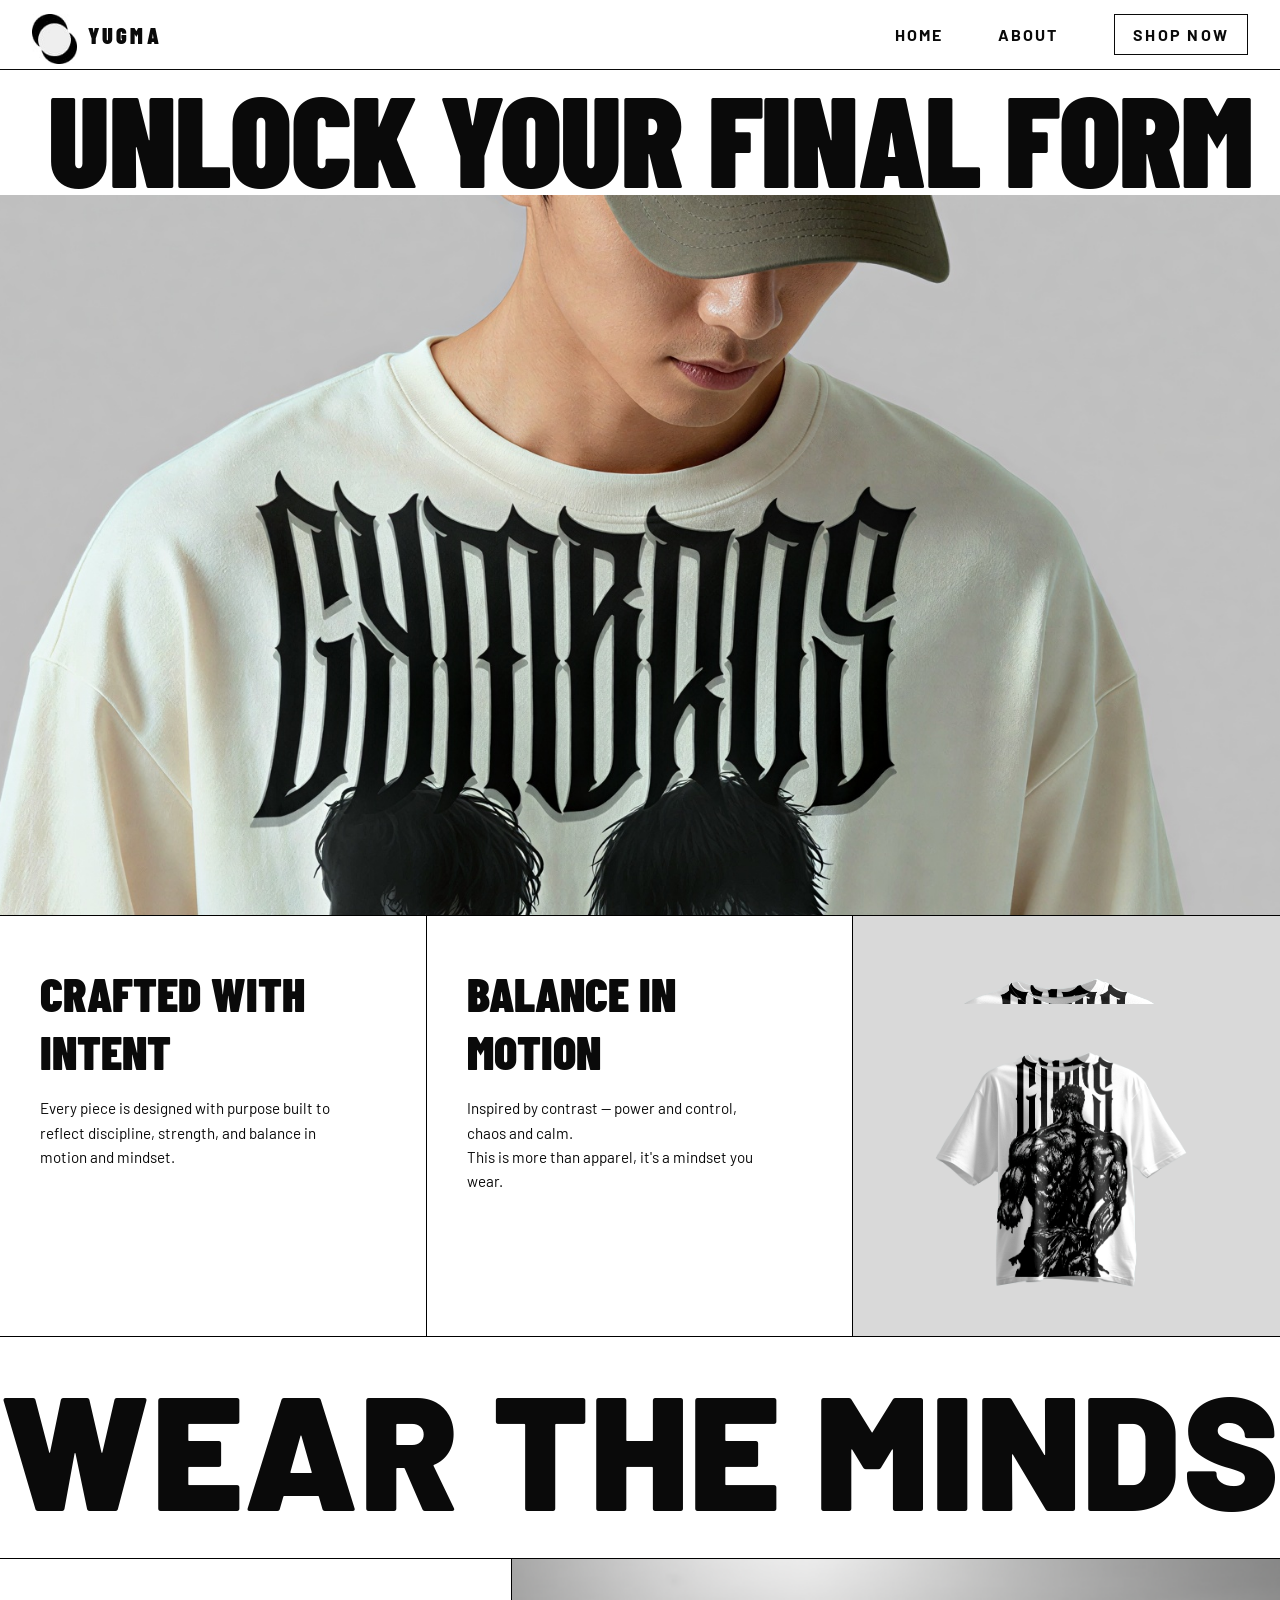
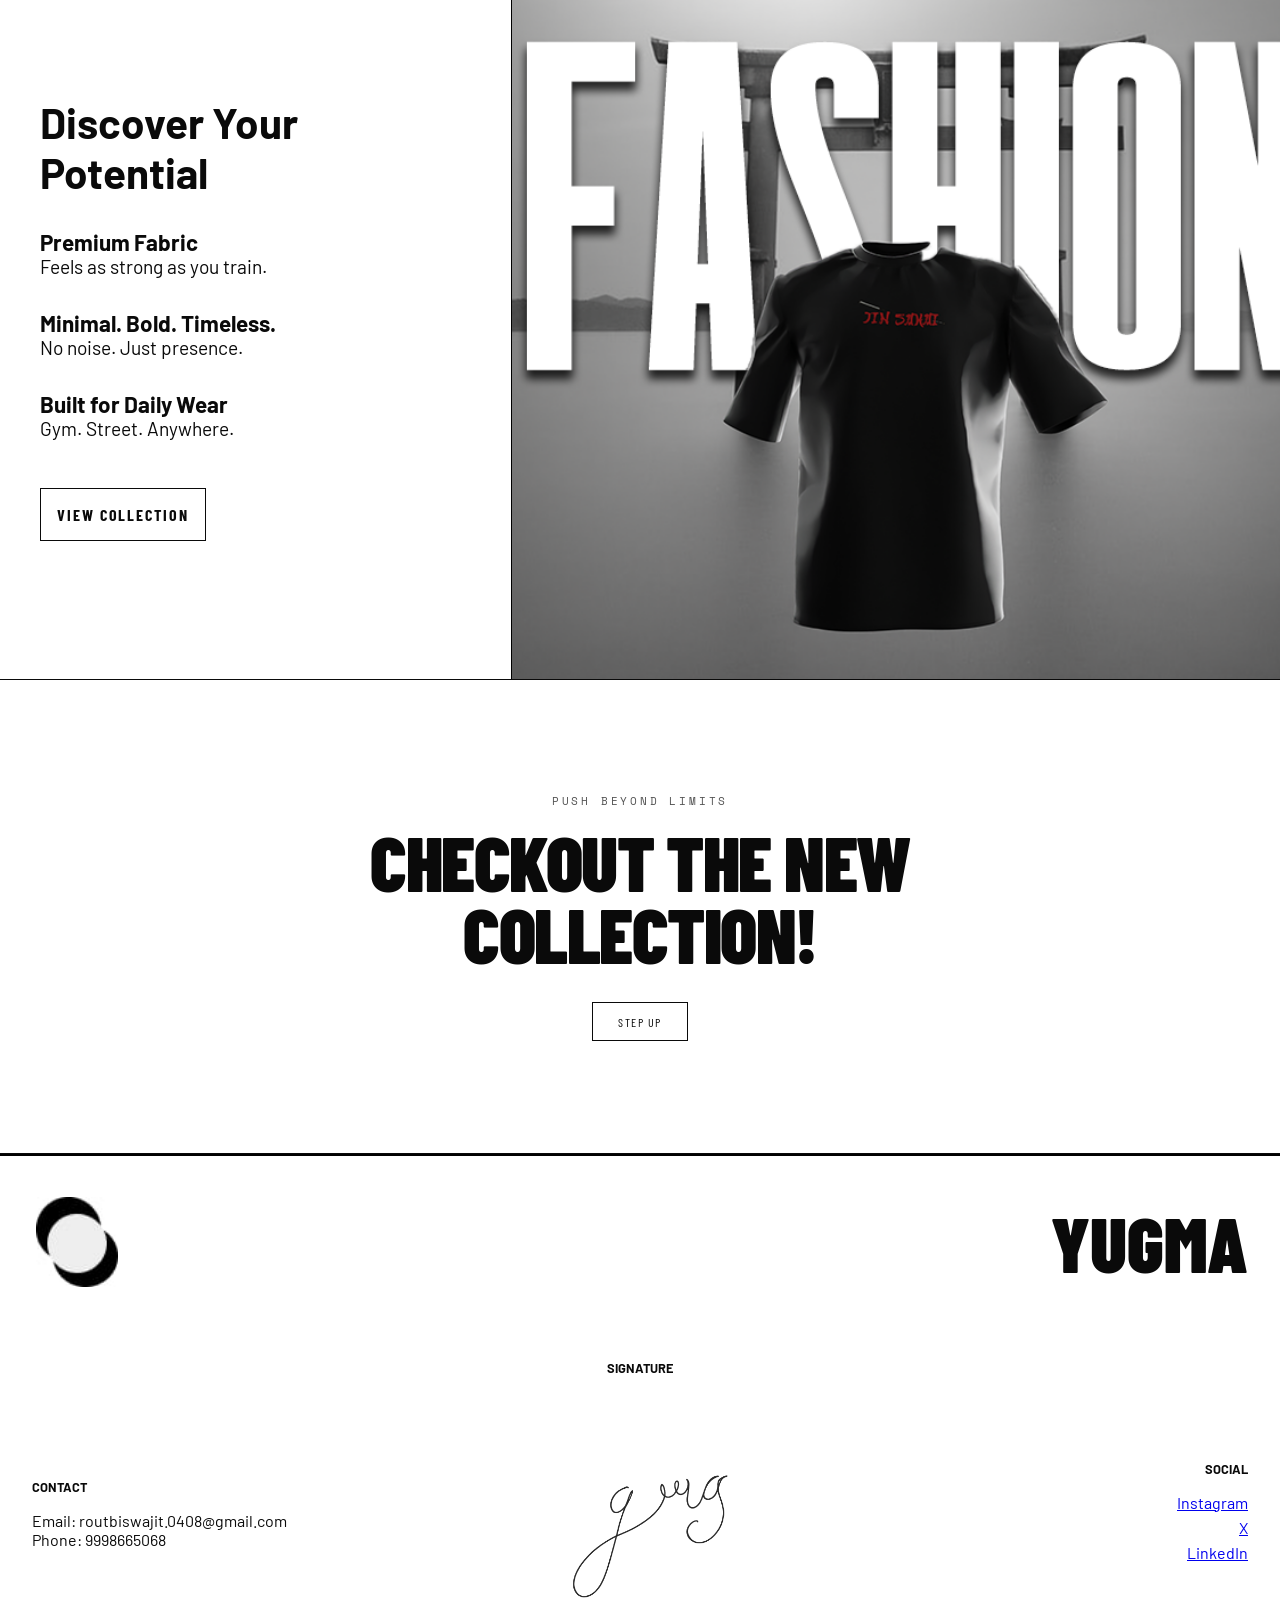
==== commit aadcdabf: "Last push" ====
--- a/yugma-website.html
+++ b/yugma-website.html
@@ -11,6 +11,7 @@
 <body>
 
 <!-- ── NAV ── -->
+<div id="home"></div>
 <nav>
   <a href="#" class="nav-logo">
     <div class="logo-icon">
@@ -20,10 +21,10 @@
   </a>
 
   <ul class="nav-links">
-    <li><a href="#">Home</a></li>
-    <li><a href="#">About</a></li>
+  <li><a href="#home">Home</a></li>
+  <li><a href="#about">About</a></li>
     <li class="nav-shop">
-      <a href="#">Shop Now</a>
+      <a href="https://www.behance.net/biswajit_nirmata">Shop Now</a>
     </li>
   </ul>
 </nav>
@@ -83,7 +84,7 @@
       <p>Gym. Street. Anywhere.</p>
     </div>
 
-    <a href="#" class="btn-view">View Collection</a>
+    <a href="https://www.behance.net/gallery/237305733/GOT-T-Shirt-Mockup-Design" class="btn-view">View Collection</a>
   </div>
 
   <!-- 🔥 ONLY IMAGE -->
@@ -94,10 +95,11 @@
 <section class="cta-section">
   <p class="cta-label">Push Beyond Limits</p>
   <h2 class="cta-headline">Checkout the New Collection!</h2>
-  <a href="#" class="cta-btn">Step Up</a>
+  <a href="https://www.behance.net/gallery/237305733/GOT-T-Shirt-Mockup-Design" class="cta-btn">Step Up</a>
 </section>
 
 <!-- ── FOOTER ── -->
+<footer id="about"></footer>
 <footer>
   <div class="footer-top">
     <!-- Logo icon large -->
@@ -121,10 +123,9 @@
     <div class="footer-col">
       <h4>Social</h4>
       <div class="social-links">
-        <a href="#">Instagram</a>
+        <a href="https://www.instagram.com/biswa_nirmata/#">Instagram</a>
         <a href="#">X</a>
-        <a href="#">LinkedIn</a>
-        <a href="#">Spotify</a>
+        <a href="https://www.linkedin.com/in/biswajit-rout-26983420a/">LinkedIn</a>
       </div>
     </div>
   </div>
--- a/style.css
+++ b/style.css
@@ -36,7 +36,7 @@
   position: fixed;
   top: 0;
   width: 100%;
-  height: 80px; /* 🔥 bigger than before */
+  height: 70px; /* 🔥 bigger than before */
   background: var(--white);
   border-bottom: 1px solid var(--black);
 
@@ -44,7 +44,7 @@
   align-items: center;
   justify-content: space-between;
 
-  padding: 0 3rem; /* 🔥 more horizontal space */
+  padding: 0 2rem; /* 🔥 more horizontal space */
   z-index: 100;
 }
 
@@ -62,8 +62,8 @@
 
 .nav-brand {
   font-family: var(--font-display);
-  font-size: 1.1rem;
-  font-weight: 900;
+  font-size: 1rem;
+  font-weight: 600;
   letter-spacing: 0.12em;
   text-transform: uppercase;
 }
@@ -78,7 +78,7 @@
 
 /* NORMAL LINKS */
 .nav-links a {
-  font-size: 0.75rem; /* slightly smaller */
+  font-size: 0.55rem; /* slightly smaller */
   font-weight: 700;
   letter-spacing: 0.12em;
   text-transform: uppercase;
@@ -87,9 +87,7 @@
   transition: opacity 0.2s;
 }
 
-.nav-links a:hover {
-  opacity: 0.5;
-}
+
 
 /* 🔥 SHOP NOW BUTTON (IMPORTANT) */
 .nav-shop a {
@@ -101,9 +99,9 @@
   transition: all 0.2s ease;
 }
 
-.nav-shop a:hover {
+.nav-shop a:hover, .btn-view:hover {
   background: var(--black);
-  color: var(--white);
+  color: var(--off-white);
 }
 
 .nav-links a {
@@ -692,11 +690,12 @@
     font-size: 2rem;
   }
 
-  /* FOOTER */
+  /* TOP */
   .footer-top {
     flex-direction: column;
     align-items: flex-start;
     gap: 1rem;
+    padding: 2rem 1.5rem;
   }
 
   .footer-top img {
@@ -704,12 +703,37 @@
     height: 70px;
   }
 
+  .footer-brand {
+    font-size: 2.5rem;
+  }
+
+  /* STACK ALL */
   .footer-cols {
     grid-template-columns: 1fr;
     padding: 2rem 1.5rem;
-  }
-
-  .footer-bottom {
-    font-size: 0.7rem;
+    gap: 2rem;
+  }
+
+  /* 🔥 FORCE LEFT ALIGN FOR ALL */
+  .footer-col {
+    align-items: flex-start !important;
+    text-align: left !important;
+  }
+
+  /* 🔥 SIGNATURE ALSO LEFT */
+  .signature-col {
+    align-items: flex-start !important;
+    justify-content: flex-start;
+    text-align: left !important;
+  }
+
+  /* SIGNATURE SIZE */
+  .signature-img {
+    width: 220px;
+  }
+
+  /* SOCIAL LINKS */
+  .footer-col a {
+    margin-bottom: 8px;
   }
 }
